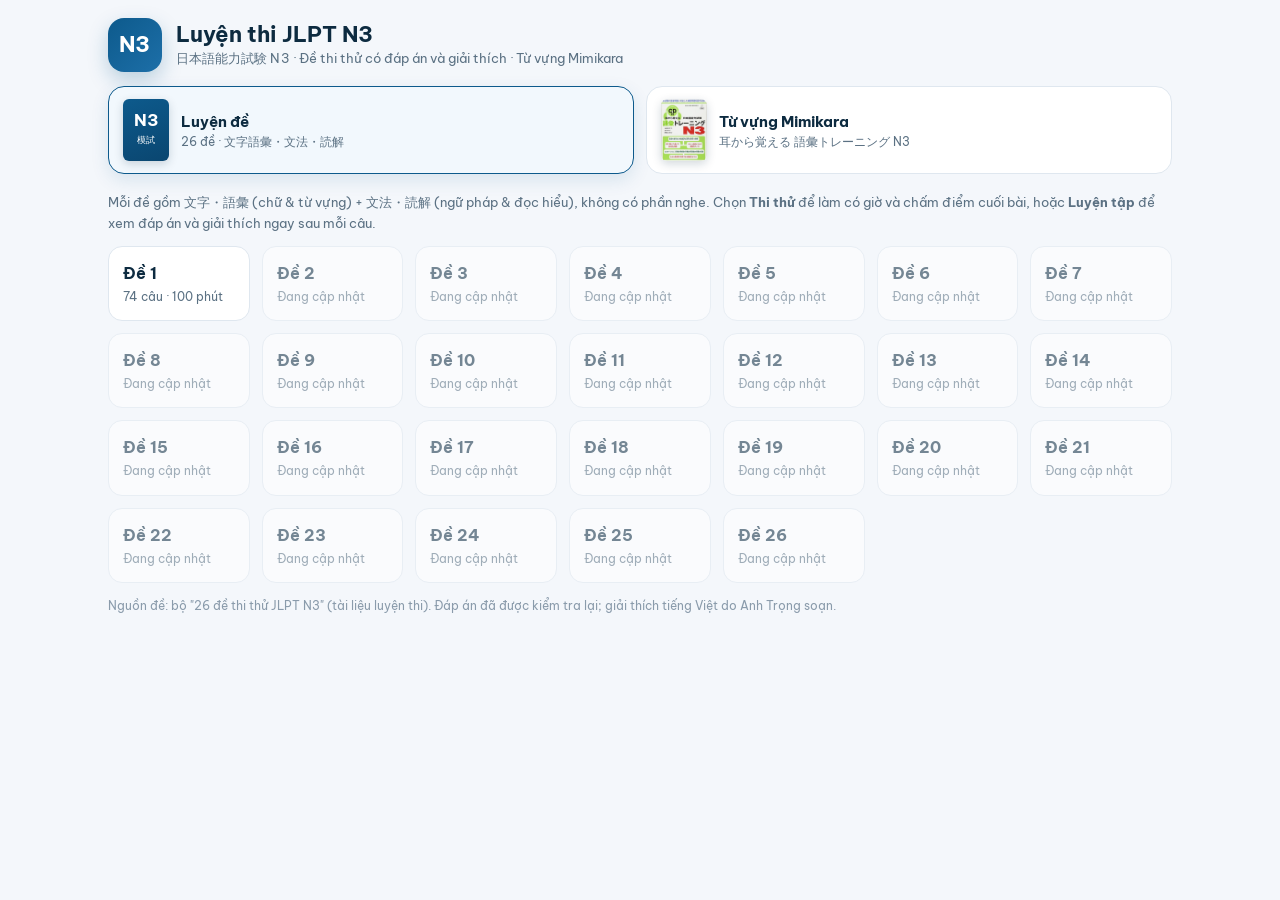
==== public/n3/index.html @ 7579833c "Tab JLPT N3 (luyện đề N3 + từ vựng Mimikara) qua n3-tab.js, trang /n3/ Co-Authored-By: Claude Opus 5" ====
<!doctype html>
<html lang="vi">
<head>
<meta charset="utf-8">
<meta name="viewport" content="width=device-width,initial-scale=1">
<title>JLPT N3 · Luyện đề & Từ vựng</title>
<link rel="preconnect" href="https://fonts.googleapis.com"><link rel="preconnect" href="https://fonts.gstatic.com" crossorigin>
<link href="https://fonts.googleapis.com/css2?family=Be+Vietnam+Pro:wght@400;500;600;700&display=swap" rel="stylesheet">
<link rel="stylesheet" href="n3.css?v=1">
</head>
<body>
<div id="app">
  <header class="top">
    <div class="ttl"><span class="badge">N3</span><div><h1>Luyện thi JLPT N3</h1><p>日本語能力試験 N3 · Đề thi thử có đáp án và giải thích · Từ vựng Mimikara</p></div></div>
    <nav class="tabs" role="tablist">
      <button class="tab on" data-tab="de" type="button" role="tab"><span class="ico ico-de"><b>N3</b><i>模試</i></span><span><b>Luyện đề</b><small>26 đề · 文字語彙・文法・読解</small></span></button>
      <button class="tab" data-tab="tv" type="button" role="tab"><img class="ico" src="img/mimikara.jpg" alt=""><span><b>Từ vựng Mimikara</b><small>耳から覚える 語彙トレーニング N3</small></span></button>
    </nav>
  </header>
  <main>
    <section id="pDe" class="pane on"></section>
    <section id="pTv" class="pane"></section>
  </main>
</div>
<div id="quiz" class="quiz" aria-hidden="true"></div>
<script src="n3.js?v=1"></script>
</body>
</html>
---- public/n3/n3.css ----
:root{--blue:#0d5a8c;--blue2:#1d6fa8;--pink:#c42f66;--green:#1f7a4d;--ink:#0d2b40;--mut:#5b7183;--line:#dfe7ef;--bg:#f4f7fb;--card:#fff;
 --jp:"Hiragino Sans","Hiragino Kaku Gothic ProN","Noto Sans JP","Yu Gothic","Meiryo",sans-serif;--vi:"Be Vietnam Pro","Segoe UI",system-ui,sans-serif}
*{box-sizing:border-box;margin:0}
html,body{background:var(--bg);color:var(--ink);font-family:var(--vi),var(--jp);font-size:15px;line-height:1.6;-webkit-text-size-adjust:100%}
button{font:inherit;color:inherit;cursor:pointer;border:0;background:none}
.jp,ruby,.q,.op,.psg{font-family:var(--jp),var(--vi)}
#app{max-width:1100px;margin:0 auto;padding:18px 18px 60px}
.top{display:flex;flex-direction:column;gap:14px}
.ttl{display:flex;align-items:center;gap:14px}
.ttl .badge{flex:none;width:54px;height:54px;border-radius:16px;background:linear-gradient(135deg,var(--blue),var(--blue2));color:#fff;font-weight:700;font-size:22px;display:flex;align-items:center;justify-content:center;letter-spacing:.02em;box-shadow:0 8px 20px rgba(13,90,140,.25)}
.ttl h1{font-size:1.45rem;line-height:1.25}
.ttl p{color:var(--mut);font-size:.88rem}
.tabs{display:grid;grid-template-columns:1fr 1fr;gap:12px}
.tab{display:flex;align-items:center;gap:12px;padding:12px 14px;border-radius:16px;background:var(--card);border:1.5px solid var(--line);text-align:left;transition:.15s}
.tab:hover{border-color:#b8cce0}
.tab.on{border-color:var(--blue);box-shadow:0 6px 18px rgba(13,90,140,.12);background:#f2f8fd}
.tab b{display:block;font-size:1rem}.tab small{display:block;color:var(--mut);font-size:.78rem;line-height:1.35}
.tab .ico{flex:none;width:46px;height:62px;border-radius:6px;object-fit:cover;box-shadow:0 3px 10px rgba(13,43,64,.18)}
.ico-de{display:flex;flex-direction:column;align-items:center;justify-content:center;background:linear-gradient(160deg,#0d5a8c,#0a4670);color:#fff}
.ico-de b{font-size:1.1rem;line-height:1}.ico-de i{font-style:normal;font-size:.62rem;margin-top:4px;font-family:var(--jp)}
main{margin-top:18px}
.pane{display:none}.pane.on{display:block}
.card{background:var(--card);border:1px solid var(--line);border-radius:16px;padding:16px}
.muted{color:var(--mut)}
.hint{color:var(--mut);font-size:.88rem;margin:2px 0 12px}
/* danh sách đề */
.exgrid{display:grid;grid-template-columns:repeat(auto-fill,minmax(140px,1fr));gap:12px}
.ex{position:relative;text-align:left;background:var(--card);border:1.5px solid var(--line);border-radius:14px;padding:14px;transition:.15s}
.ex:hover{border-color:var(--blue);transform:translateY(-1px);box-shadow:0 8px 18px rgba(13,90,140,.10)}
.ex b{font-size:1.08rem;display:block}.ex small{color:var(--mut);display:block;font-size:.8rem}
.ex .sc{position:absolute;top:12px;right:12px;font-size:.75rem;font-weight:700;color:var(--green);background:#e8f5ee;border-radius:20px;padding:1px 8px}
.ex.soon{opacity:.55;pointer-events:none}
.ex .bar{height:4px;border-radius:4px;background:#edf2f7;margin-top:10px;overflow:hidden}.ex .bar i{display:block;height:100%;background:var(--green)}
/* chọn chế độ */
.mask{position:fixed;inset:0;background:rgba(13,43,64,.45);display:none;align-items:center;justify-content:center;z-index:60;padding:16px}
.mask.on{display:flex}
.dlg{background:#fff;border-radius:18px;max-width:420px;width:100%;padding:20px}
.dlg h3{font-size:1.2rem}.dlg p{color:var(--mut);font-size:.9rem;margin:2px 0 14px}
.mode{display:block;width:100%;text-align:left;border:1.5px solid var(--line);border-radius:14px;padding:12px 14px;margin-top:10px}
.mode:hover{border-color:var(--blue);background:#f2f8fd}.mode b{display:block}.mode small{color:var(--mut)}
.dlg .x{float:right;font-size:1.4rem;line-height:1;color:var(--mut)}
/* màn làm bài */
.quiz{position:fixed;inset:0;background:#fff;z-index:50;display:none;flex-direction:column}
.quiz.on{display:flex}
.qh{display:flex;align-items:center;gap:10px;padding:10px 14px;border-bottom:1px solid var(--line);background:#f8fbfe;flex-wrap:wrap}
.qh .t{font-weight:700}.qh .sp{flex:1}
.qh .tm{font-variant-numeric:tabular-nums;font-weight:700;color:var(--blue);background:#e8f1f9;border-radius:10px;padding:3px 10px}
.qh .tm.low{color:#fff;background:var(--pink)}
.btn{border-radius:10px;padding:7px 14px;font-weight:600;border:1.5px solid var(--line);background:#fff}
.btn:hover{border-color:var(--blue)}
.btn.pri{background:var(--blue);border-color:var(--blue);color:#fff}
.btn.pk{background:var(--pink);border-color:var(--pink);color:#fff}
.secs{display:flex;gap:6px;padding:8px 14px;border-bottom:1px solid var(--line);overflow-x:auto}
.secs button{white-space:nowrap;border-radius:20px;padding:4px 12px;border:1.5px solid var(--line);font-size:.85rem;font-family:var(--jp),var(--vi)}
.secs button.on{background:var(--blue);border-color:var(--blue);color:#fff}
.secs small{opacity:.75;margin-left:4px;font-family:var(--vi)}
.qb{flex:1;overflow:auto;-webkit-overflow-scrolling:touch}
.qin{max-width:880px;margin:0 auto;padding:16px 16px 40px}
.mon{display:inline-block;font-size:.78rem;font-weight:600;color:var(--blue);background:#e8f1f9;border-radius:6px;padding:1px 8px;margin-bottom:6px;font-family:var(--jp),var(--vi)}
.ins{font-family:var(--jp);font-size:.92rem;color:#3d5568;border-left:3px solid var(--blue);padding:2px 0 2px 10px;margin-bottom:12px}
.psg{background:#fbfcfe;border:1px solid var(--line);border-radius:12px;padding:14px 16px;margin-bottom:14px;font-size:1.02rem;line-height:2.1;max-height:52vh;overflow:auto}
.psg img{display:block;max-width:100%;margin:0 auto 8px;border-radius:6px}
.psg .bl,.q .bl{display:inline-block;min-width:2.2em;text-align:center;border:1.5px solid var(--ink);border-radius:3px;line-height:1.3;font-weight:700;font-family:var(--vi);margin:0 2px}
.psg.big{max-height:none}
.q{font-size:1.12rem;line-height:2.1;margin:4px 0 12px}
.q .n{display:inline-block;min-width:2.1em;font-weight:700;color:var(--blue);font-family:var(--vi)}
u{text-decoration:underline;text-underline-offset:4px;text-decoration-thickness:1.5px}
rt{font-size:.55em;color:#4c6578}
body.nofuri rt{visibility:hidden}
.ops{display:flex;flex-direction:column;gap:8px}
.op{display:flex;align-items:flex-start;gap:10px;text-align:left;border:1.5px solid var(--line);border-radius:12px;padding:9px 12px;font-size:1.04rem;line-height:1.9;background:#fff;transition:.12s}
.op:hover{border-color:#9bbad4}
.op .k{flex:none;width:26px;height:26px;border-radius:50%;border:1.5px solid #9bb0c2;display:flex;align-items:center;justify-content:center;font-size:.85rem;font-weight:700;margin-top:4px;font-family:var(--vi)}
.op.sel{border-color:var(--blue);background:#eef6fc}.op.sel .k{background:var(--blue);border-color:var(--blue);color:#fff}
.op.ok{border-color:var(--green);background:#eaf6ef}.op.ok .k{background:var(--green);border-color:var(--green);color:#fff}
.op.ng{border-color:var(--pink);background:#fdeef3}.op.ng .k{background:var(--pink);border-color:var(--pink);color:#fff}
.exp{margin-top:14px;border-radius:12px;background:#f6f9fc;border:1px solid var(--line);padding:12px 14px;font-size:.95rem;line-height:1.75}
.exp .ans{font-weight:700;color:var(--green);margin-bottom:4px}
.exp .lb{display:inline-block;font-size:.72rem;font-weight:700;letter-spacing:.06em;color:var(--blue);margin-top:6px}
.qf{display:flex;align-items:center;gap:8px;padding:10px 14px;border-top:1px solid var(--line);background:#f8fbfe}
.qf .sp{flex:1}
.nums{display:flex;gap:4px;overflow-x:auto;padding:6px 14px;border-top:1px solid var(--line)}
.nums button{flex:none;min-width:32px;height:30px;border-radius:8px;border:1.5px solid var(--line);font-size:.82rem;font-weight:600}
.nums button.a{background:#e8f1f9;border-color:#b6cfe4}
.nums button.cur{border-color:var(--blue);color:var(--blue)}
.nums button.r{background:#e3f4ea;border-color:var(--green);color:var(--green)}
.nums button.w{background:#fde9f0;border-color:var(--pink);color:var(--pink)}
/* kết quả */
.res{max-width:760px;margin:0 auto;padding:20px 16px 50px}
.res .big{font-size:2.6rem;font-weight:700;color:var(--blue);line-height:1.1}
.res .rows{display:grid;grid-template-columns:repeat(3,1fr);gap:10px;margin:16px 0}
.res .rows div{background:#f4f8fc;border-radius:12px;padding:10px;text-align:center}
.res .rows b{display:block;font-size:1.25rem}
.pass{display:inline-block;border-radius:20px;padding:2px 12px;font-weight:700;font-size:.85rem}
.pass.y{background:#e3f4ea;color:var(--green)}.pass.n{background:#fde9f0;color:var(--pink)}
/* từ vựng */
.vtool{display:flex;gap:10px;flex-wrap:wrap;align-items:center;margin-bottom:12px}
.vtool input{flex:1;min-width:200px;border:1.5px solid var(--line);border-radius:12px;padding:9px 12px;font:inherit}
.vtool select{border:1.5px solid var(--line);border-radius:12px;padding:9px 10px;font:inherit;background:#fff}
.vhead{display:flex;gap:14px;align-items:center;margin-bottom:14px}
.vhead img{width:70px;border-radius:6px;box-shadow:0 4px 12px rgba(13,43,64,.2)}
.vhead h2{font-size:1.15rem}.vhead p{color:var(--mut);font-size:.86rem}
.parts{display:flex;gap:6px;flex-wrap:wrap;margin-bottom:12px}
.parts button{border:1.5px solid var(--line);border-radius:20px;padding:3px 11px;font-size:.84rem;background:#fff}
.parts button.on{background:var(--blue);border-color:var(--blue);color:#fff}
.vt{width:100%;border-collapse:collapse;background:#fff;border-radius:14px;overflow:hidden;border:1px solid var(--line)}
.vt th{background:#eef4fa;font-size:.8rem;text-align:left;padding:8px 10px;color:#3d5568}
.vt td{padding:8px 10px;border-top:1px solid #edf2f7;vertical-align:top}
.vt td.k{font-family:var(--jp);font-size:1.15rem;font-weight:600;white-space:nowrap}
.vt td.r{font-family:var(--jp);color:#3d5568}
.vt td.h{font-size:.8rem;color:var(--blue);font-weight:600;letter-spacing:.02em}
.vt td.no{color:#9aaab8;font-size:.8rem;width:44px}
.vmodes{display:flex;gap:8px;flex-wrap:wrap}
.fc{max-width:520px;margin:10px auto}
.fcard{position:relative;height:280px;perspective:1200px;cursor:pointer}
.fcard .in{position:absolute;inset:0;transition:transform .45s;transform-style:preserve-3d}
.fcard.flip .in{transform:rotateY(180deg)}
.fcard .f,.fcard .b{position:absolute;inset:0;backface-visibility:hidden;border-radius:18px;border:1.5px solid var(--line);background:#fff;display:flex;flex-direction:column;align-items:center;justify-content:center;padding:18px;text-align:center;box-shadow:0 10px 26px rgba(13,43,64,.08)}
.fcard .b{transform:rotateY(180deg);background:#f6fafd}
.fcard .w{font-family:var(--jp);font-size:2.6rem;font-weight:700}
.fcard .rd{font-family:var(--jp);font-size:1.3rem;color:#3d5568}
.fcard .hv{color:var(--blue);font-weight:700;letter-spacing:.04em;margin:4px 0}
.fcard .mn{font-size:1.15rem}
.fnav{display:flex;align-items:center;justify-content:center;gap:10px;margin-top:12px}
.vq .q{font-size:1.5rem;text-align:center}
.src{color:#8a9bab;font-size:.78rem;margin-top:14px}
@media (max-width:640px){
 #app{padding:12px 12px 50px}.ttl h1{font-size:1.2rem}.ttl p{font-size:.8rem}
 .tabs{grid-template-columns:1fr 1fr;gap:8px}.tab{padding:9px;gap:8px}.tab .ico{width:34px;height:46px}.tab small{display:none}
 .q{font-size:1.04rem}.op{font-size:.98rem}.psg{font-size:.97rem;max-height:45vh}
 .vt td.h{display:none}.vt th.h{display:none}
 .res .rows{grid-template-columns:1fr 1fr 1fr}
}
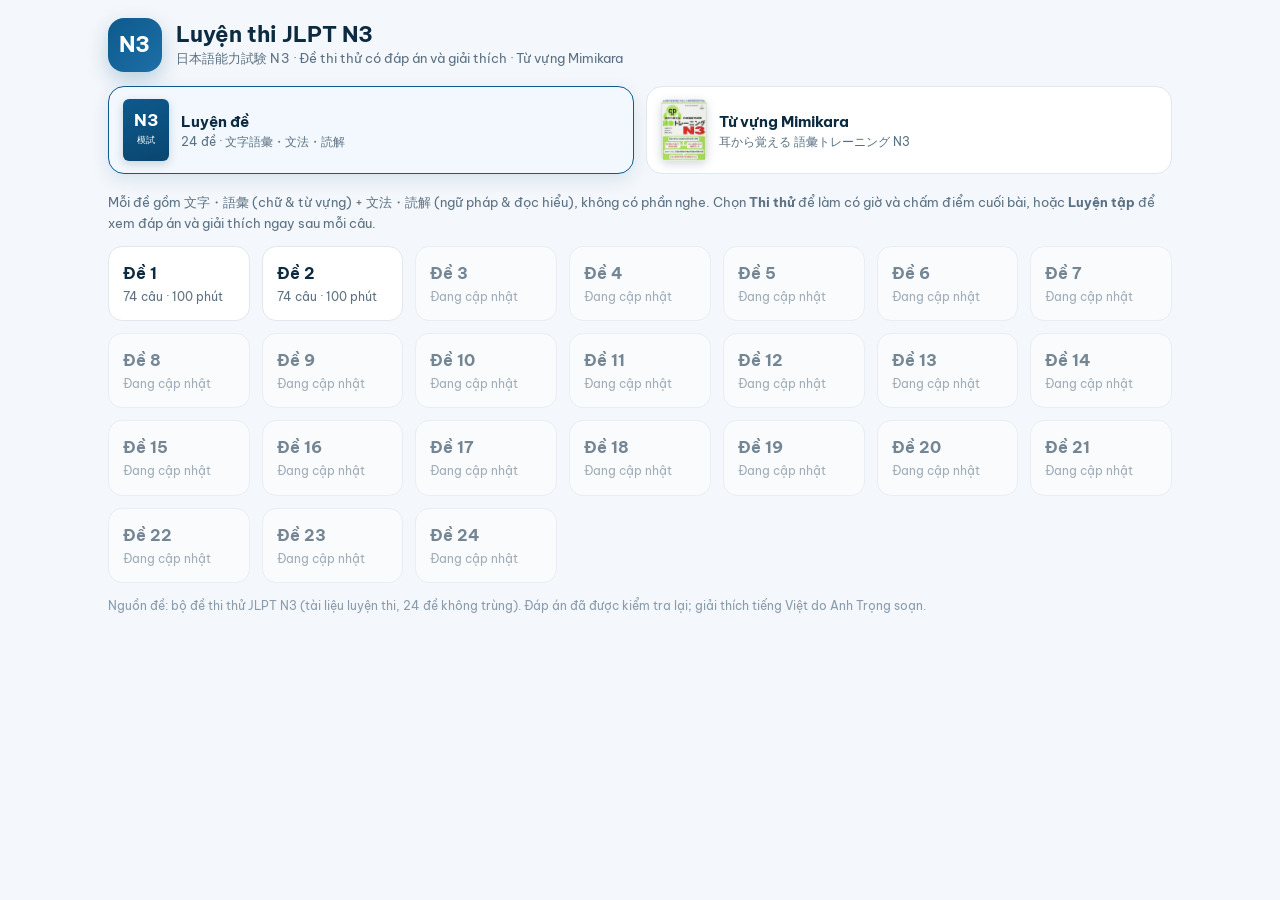
==== commit bd93b8d1: "JLPT N3: Đề 2 + giải thích chi tiết Co-Authored-By: Claude Opus 5.5 <noreply@anthropic.com> Claude-S" ====
--- a/public/n3/index.html
+++ b/public/n3/index.html
@@ -6,14 +6,14 @@
 <title>JLPT N3 · Luyện đề & Từ vựng</title>
 <link rel="preconnect" href="https://fonts.googleapis.com"><link rel="preconnect" href="https://fonts.gstatic.com" crossorigin>
 <link href="https://fonts.googleapis.com/css2?family=Be+Vietnam+Pro:wght@400;500;600;700&display=swap" rel="stylesheet">
-<link rel="stylesheet" href="n3.css?v=1">
+<link rel="stylesheet" href="n3.css?v=4">
 </head>
 <body>
 <div id="app">
   <header class="top">
     <div class="ttl"><span class="badge">N3</span><div><h1>Luyện thi JLPT N3</h1><p>日本語能力試験 N3 · Đề thi thử có đáp án và giải thích · Từ vựng Mimikara</p></div></div>
     <nav class="tabs" role="tablist">
-      <button class="tab on" data-tab="de" type="button" role="tab"><span class="ico ico-de"><b>N3</b><i>模試</i></span><span><b>Luyện đề</b><small>26 đề · 文字語彙・文法・読解</small></span></button>
+      <button class="tab on" data-tab="de" type="button" role="tab"><span class="ico ico-de"><b>N3</b><i>模試</i></span><span><b>Luyện đề</b><small>24 đề · 文字語彙・文法・読解</small></span></button>
       <button class="tab" data-tab="tv" type="button" role="tab"><img class="ico" src="img/mimikara.jpg" alt=""><span><b>Từ vựng Mimikara</b><small>耳から覚える 語彙トレーニング N3</small></span></button>
     </nav>
   </header>
@@ -23,6 +23,6 @@
   </main>
 </div>
 <div id="quiz" class="quiz" aria-hidden="true"></div>
-<script src="n3.js?v=1"></script>
+<script src="n3.js?v=4"></script>
 </body>
 </html>
--- a/public/n3/n3.css
+++ b/public/n3/n3.css
@@ -129,5 +129,7 @@
  .tabs{grid-template-columns:1fr 1fr;gap:8px}.tab{padding:9px;gap:8px}.tab .ico{width:34px;height:46px}.tab small{display:none}
  .q{font-size:1.04rem}.op{font-size:.98rem}.psg{font-size:.97rem;max-height:45vh}
  .vt td.h{display:none}.vt th.h{display:none}
+ .parts{flex-wrap:nowrap;overflow-x:auto;padding-bottom:4px;scrollbar-width:none}.parts::-webkit-scrollbar{display:none}.parts button{flex:none}
  .res .rows{grid-template-columns:1fr 1fr 1fr}
 }
+.exp .gl{margin:3px 0}.exp .gl b{color:#0d2b40}
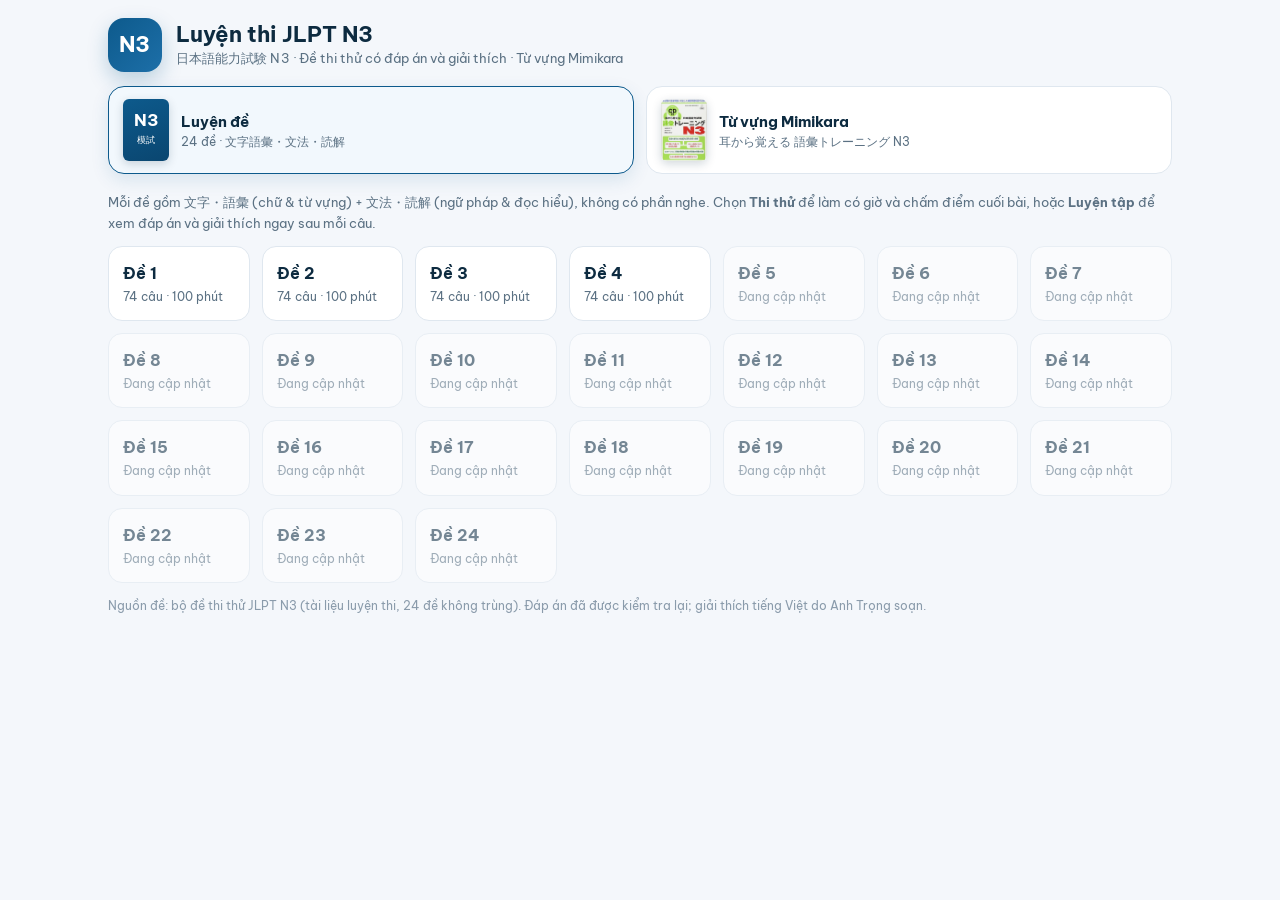
==== commit e19085bd: "JLPT N3 Mimikara: giải thích cách dùng từ 1–40 Co-Authored-By: Claude Opus 5.5 <noreply@anthropic.co" ====
--- a/public/n3/index.html
+++ b/public/n3/index.html
@@ -6,7 +6,7 @@
 <title>JLPT N3 · Luyện đề & Từ vựng</title>
 <link rel="preconnect" href="https://fonts.googleapis.com"><link rel="preconnect" href="https://fonts.gstatic.com" crossorigin>
 <link href="https://fonts.googleapis.com/css2?family=Be+Vietnam+Pro:wght@400;500;600;700&display=swap" rel="stylesheet">
-<link rel="stylesheet" href="n3.css?v=4">
+<link rel="stylesheet" href="n3.css?v=5">
 </head>
 <body>
 <div id="app">
@@ -23,6 +23,6 @@
   </main>
 </div>
 <div id="quiz" class="quiz" aria-hidden="true"></div>
-<script src="n3.js?v=4"></script>
+<script src="n3.js?v=5"></script>
 </body>
 </html>
--- a/public/n3/n3.css
+++ b/public/n3/n3.css
@@ -133,3 +133,9 @@
  .res .rows{grid-template-columns:1fr 1fr 1fr}
 }
 .exp .gl{margin:3px 0}.exp .gl b{color:#0d2b40}
+.vt tr.hx{cursor:pointer}.vt tr.hx:hover td{background:#f7fbfe}.vt tr.hx.open td{background:#eef6fc}
+.vmore{display:inline-block;margin-left:8px;font-size:.72rem;font-weight:700;color:var(--pink);white-space:nowrap}
+.vt tr.vx td{border-top:0;background:#f7fbfe;padding-top:0}
+.vxp{font-size:.92rem;line-height:1.7;color:#24384a}.vxp p{margin:3px 0}.vxp b{color:#0d2b40}
+.fxp{margin:14px 0 4px;background:#fff;border:1.5px solid var(--line);border-radius:14px;padding:12px 14px;text-align:left}
+.exp .vxp{margin-top:8px;border-top:1px dashed var(--line);padding-top:6px}
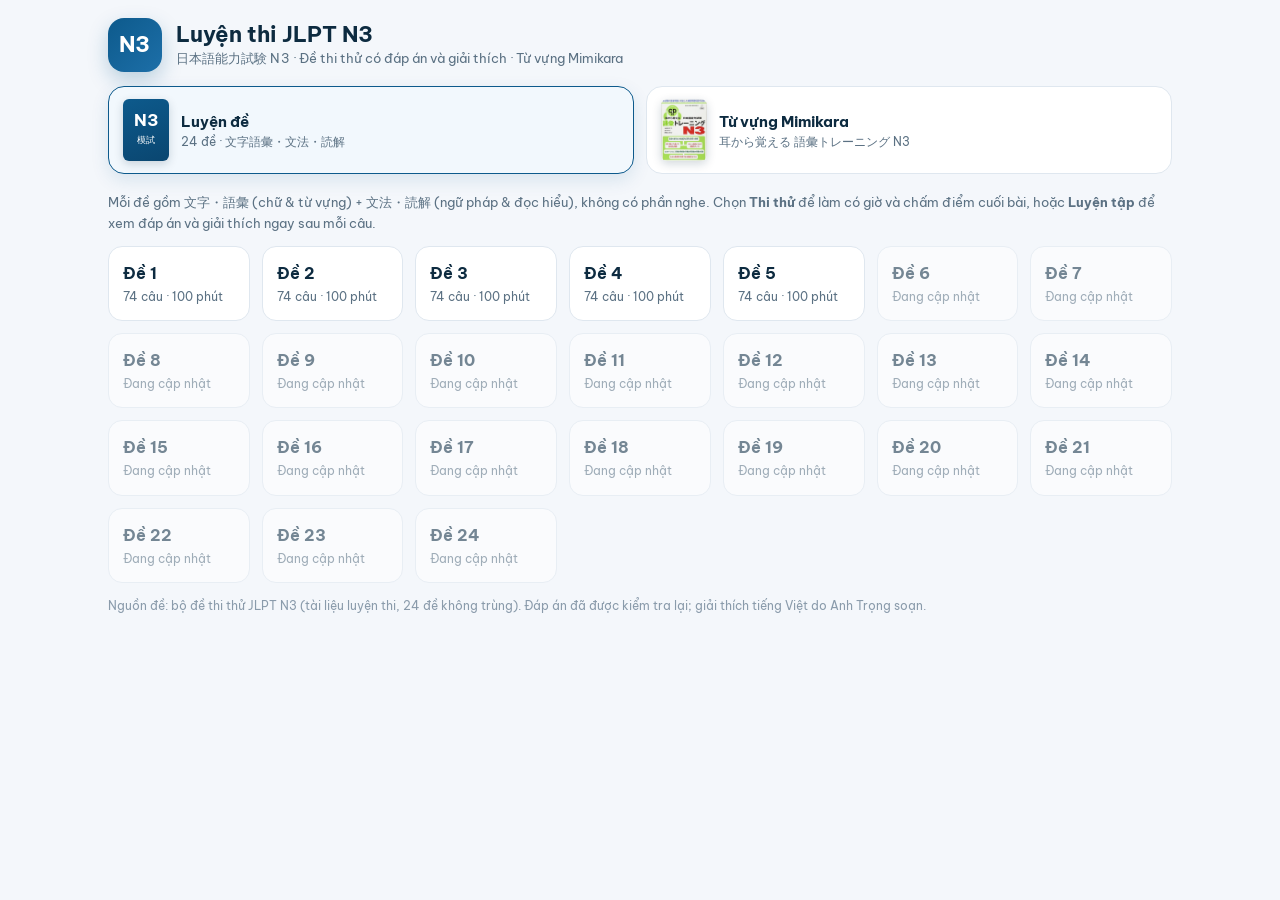
==== commit 19ea7da7: "JLPT N3: Đề 5 Co-Authored-By: Claude Opus 5.5 <noreply@anthropic.com> Claude-Session: https://claude" ====
--- a/public/n3/index.html
+++ b/public/n3/index.html
@@ -6,7 +6,7 @@
 <title>JLPT N3 · Luyện đề & Từ vựng</title>
 <link rel="preconnect" href="https://fonts.googleapis.com"><link rel="preconnect" href="https://fonts.gstatic.com" crossorigin>
 <link href="https://fonts.googleapis.com/css2?family=Be+Vietnam+Pro:wght@400;500;600;700&display=swap" rel="stylesheet">
-<link rel="stylesheet" href="n3.css?v=5">
+<link rel="stylesheet" href="n3.css?v=6">
 </head>
 <body>
 <div id="app">
--- a/public/n3/n3.css
+++ b/public/n3/n3.css
@@ -139,3 +139,7 @@
 .vxp{font-size:.92rem;line-height:1.7;color:#24384a}.vxp p{margin:3px 0}.vxp b{color:#0d2b40}
 .fxp{margin:14px 0 4px;background:#fff;border:1.5px solid var(--line);border-radius:14px;padding:12px 14px;text-align:left}
 .exp .vxp{margin-top:8px;border-top:1px dashed var(--line);padding-top:6px}
+.psg table.tb{width:100%;border-collapse:collapse;font-size:.92rem;line-height:1.75;background:#fff}
+.psg table.tb th,.psg table.tb td{border:1px solid #c9d6e2;padding:6px 8px;vertical-align:top;text-align:left}
+.psg table.tb th{background:#eef4fa;white-space:nowrap;font-weight:700}
+.psg table.tb thead th{text-align:center}
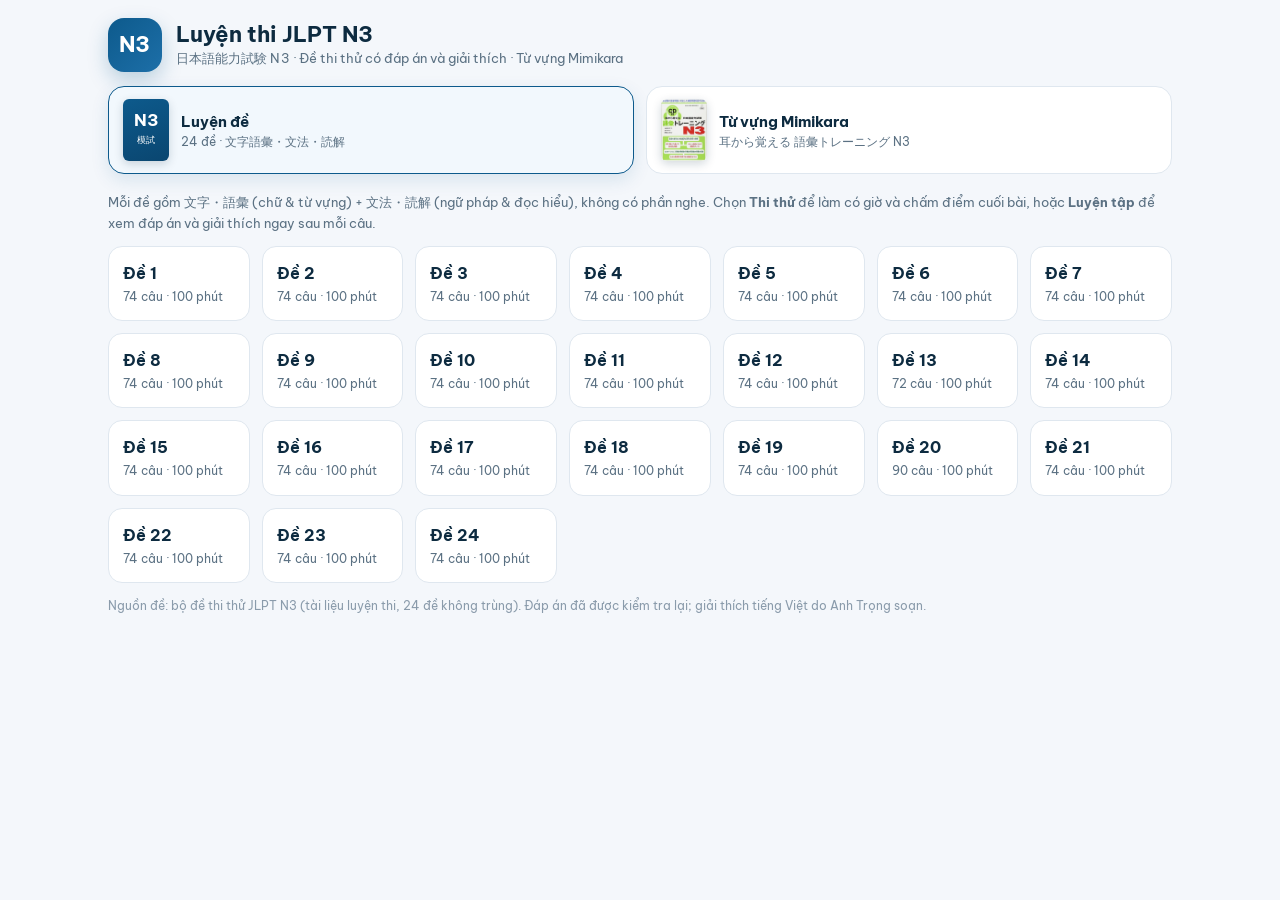
==== commit c128472d: "N3 từ vựng: khung chọn phần mới, đánh dấu từ Co-Authored-By: Claude Opus 5.5 <noreply@anthropic.com>" ====
--- a/public/n3/index.html
+++ b/public/n3/index.html
@@ -6,7 +6,7 @@
 <title>JLPT N3 · Luyện đề & Từ vựng</title>
 <link rel="preconnect" href="https://fonts.googleapis.com"><link rel="preconnect" href="https://fonts.gstatic.com" crossorigin>
 <link href="https://fonts.googleapis.com/css2?family=Be+Vietnam+Pro:wght@400;500;600;700&display=swap" rel="stylesheet">
-<link rel="stylesheet" href="n3.css?v=6">
+<link rel="stylesheet" href="n3.css?v=7">
 </head>
 <body>
 <div id="app">
@@ -23,6 +23,6 @@
   </main>
 </div>
 <div id="quiz" class="quiz" aria-hidden="true"></div>
-<script src="n3.js?v=5"></script>
+<script src="n3.js?v=6"></script>
 </body>
 </html>
--- a/public/n3/n3.css
+++ b/public/n3/n3.css
@@ -100,9 +100,31 @@
 .vhead{display:flex;gap:14px;align-items:center;margin-bottom:14px}
 .vhead img{width:70px;border-radius:6px;box-shadow:0 4px 12px rgba(13,43,64,.2)}
 .vhead h2{font-size:1.15rem}.vhead p{color:var(--mut);font-size:.86rem}
-.parts{display:flex;gap:6px;flex-wrap:wrap;margin-bottom:12px}
-.parts button{border:1.5px solid var(--line);border-radius:20px;padding:3px 11px;font-size:.84rem;background:#fff}
-.parts button.on{background:var(--blue);border-color:var(--blue);color:#fff}
+.vsel{background:#fff;border:1px solid var(--line);border-radius:16px;padding:12px;margin-bottom:14px;box-shadow:0 2px 10px rgba(13,43,64,.04)}
+.vsel-h{display:flex;align-items:center;justify-content:space-between;gap:10px;flex-wrap:wrap}
+.seg{display:inline-flex;background:#eef3f8;border-radius:12px;padding:3px;gap:2px}
+.seg button{display:inline-flex;align-items:center;gap:6px;padding:7px 14px;border-radius:9px;font-size:.88rem;font-weight:600;color:#4a6276;white-space:nowrap;transition:background .15s,color .15s}
+.seg button b{font-weight:700;font-size:.78rem;background:rgba(13,43,64,.08);border-radius:20px;padding:0 7px;min-width:20px;text-align:center}
+.seg button.on{background:#fff;color:var(--blue);box-shadow:0 1px 4px rgba(13,43,64,.14)}
+.seg button.on b{background:#e3eef7}
+.seg .st svg,.vempty .st svg{width:15px;height:15px;fill:#f2b01e;display:block}
+.step{display:flex;align-items:center;gap:4px;font-size:.9rem;color:#4a6276}
+.step span{min-width:150px;text-align:center}.step b{color:var(--ink);font-size:1rem}.step em{font-style:normal;color:#9aaab8}
+.step button{width:32px;height:32px;border-radius:10px;border:1px solid var(--line);background:#fff;font-size:1.2rem;line-height:1;color:var(--blue)}
+.step button:hover:not(:disabled){border-color:var(--blue)}.step button:disabled{opacity:.35;cursor:default}
+.vgrid{display:grid;grid-template-columns:repeat(11,minmax(0,1fr));gap:6px;margin-top:12px;padding-top:12px;border-top:1px solid #edf2f7}
+.vgrid button{position:relative;display:flex;flex-direction:column;align-items:center;justify-content:center;height:50px;border-radius:11px;border:1px solid var(--line);background:#fbfcfe;transition:border-color .15s,background .15s}
+.vgrid button b{font-size:1rem;line-height:1.1;color:var(--ink)}
+.vgrid button small{font-size:.66rem;color:#8a9bab;line-height:1.2;font-variant-numeric:tabular-nums}
+.vgrid button i{position:absolute;top:-6px;right:-5px;font-style:normal;font-size:.62rem;font-weight:700;background:#f2b01e;color:#fff;border-radius:10px;padding:0 5px;line-height:15px;box-shadow:0 0 0 2px #fff}
+.vgrid button:hover{border-color:var(--blue2);background:#fff}
+.vgrid button.on{background:var(--blue);border-color:var(--blue)}.vgrid button.on b,.vgrid button.on small{color:#fff}
+.mk{display:flex;width:28px;height:28px;border-radius:8px;align-items:center;justify-content:center}
+.mk svg{width:18px;height:18px;fill:none;stroke:#b7c4d0;stroke-width:1.7;stroke-linejoin:round;transition:fill .15s,stroke .15s}
+.mk:hover svg{stroke:#f2b01e}.mk.on svg{fill:#f2b01e;stroke:#f2b01e}
+.vt .mkc{width:36px;padding:6px 0 6px 8px}
+.mkb.on{background:#fff7e0;border-color:#f2c34d;color:#9a6a00}
+.vempty{text-align:center;padding:28px 18px}.vempty .st{display:inline-block;margin-bottom:6px}.vempty .st svg{width:30px;height:30px}.vempty b{display:block;font-size:1.05rem;margin-bottom:4px}
 .vt{width:100%;border-collapse:collapse;background:#fff;border-radius:14px;overflow:hidden;border:1px solid var(--line)}
 .vt th{background:#eef4fa;font-size:.8rem;text-align:left;padding:8px 10px;color:#3d5568}
 .vt td{padding:8px 10px;border-top:1px solid #edf2f7;vertical-align:top}
@@ -129,7 +151,8 @@
  .tabs{grid-template-columns:1fr 1fr;gap:8px}.tab{padding:9px;gap:8px}.tab .ico{width:34px;height:46px}.tab small{display:none}
  .q{font-size:1.04rem}.op{font-size:.98rem}.psg{font-size:.97rem;max-height:45vh}
  .vt td.h{display:none}.vt th.h{display:none}
- .parts{flex-wrap:nowrap;overflow-x:auto;padding-bottom:4px;scrollbar-width:none}.parts::-webkit-scrollbar{display:none}.parts button{flex:none}
+ .vsel{padding:10px}.seg{display:flex;width:100%}.seg button{flex:1;justify-content:center;padding:7px 6px;font-size:.8rem}
+ .step{width:100%;justify-content:space-between}.vgrid{grid-template-columns:repeat(6,minmax(0,1fr))}.vgrid button{height:40px}.vgrid button small{display:none}
  .res .rows{grid-template-columns:1fr 1fr 1fr}
 }
 .exp .gl{margin:3px 0}.exp .gl b{color:#0d2b40}
